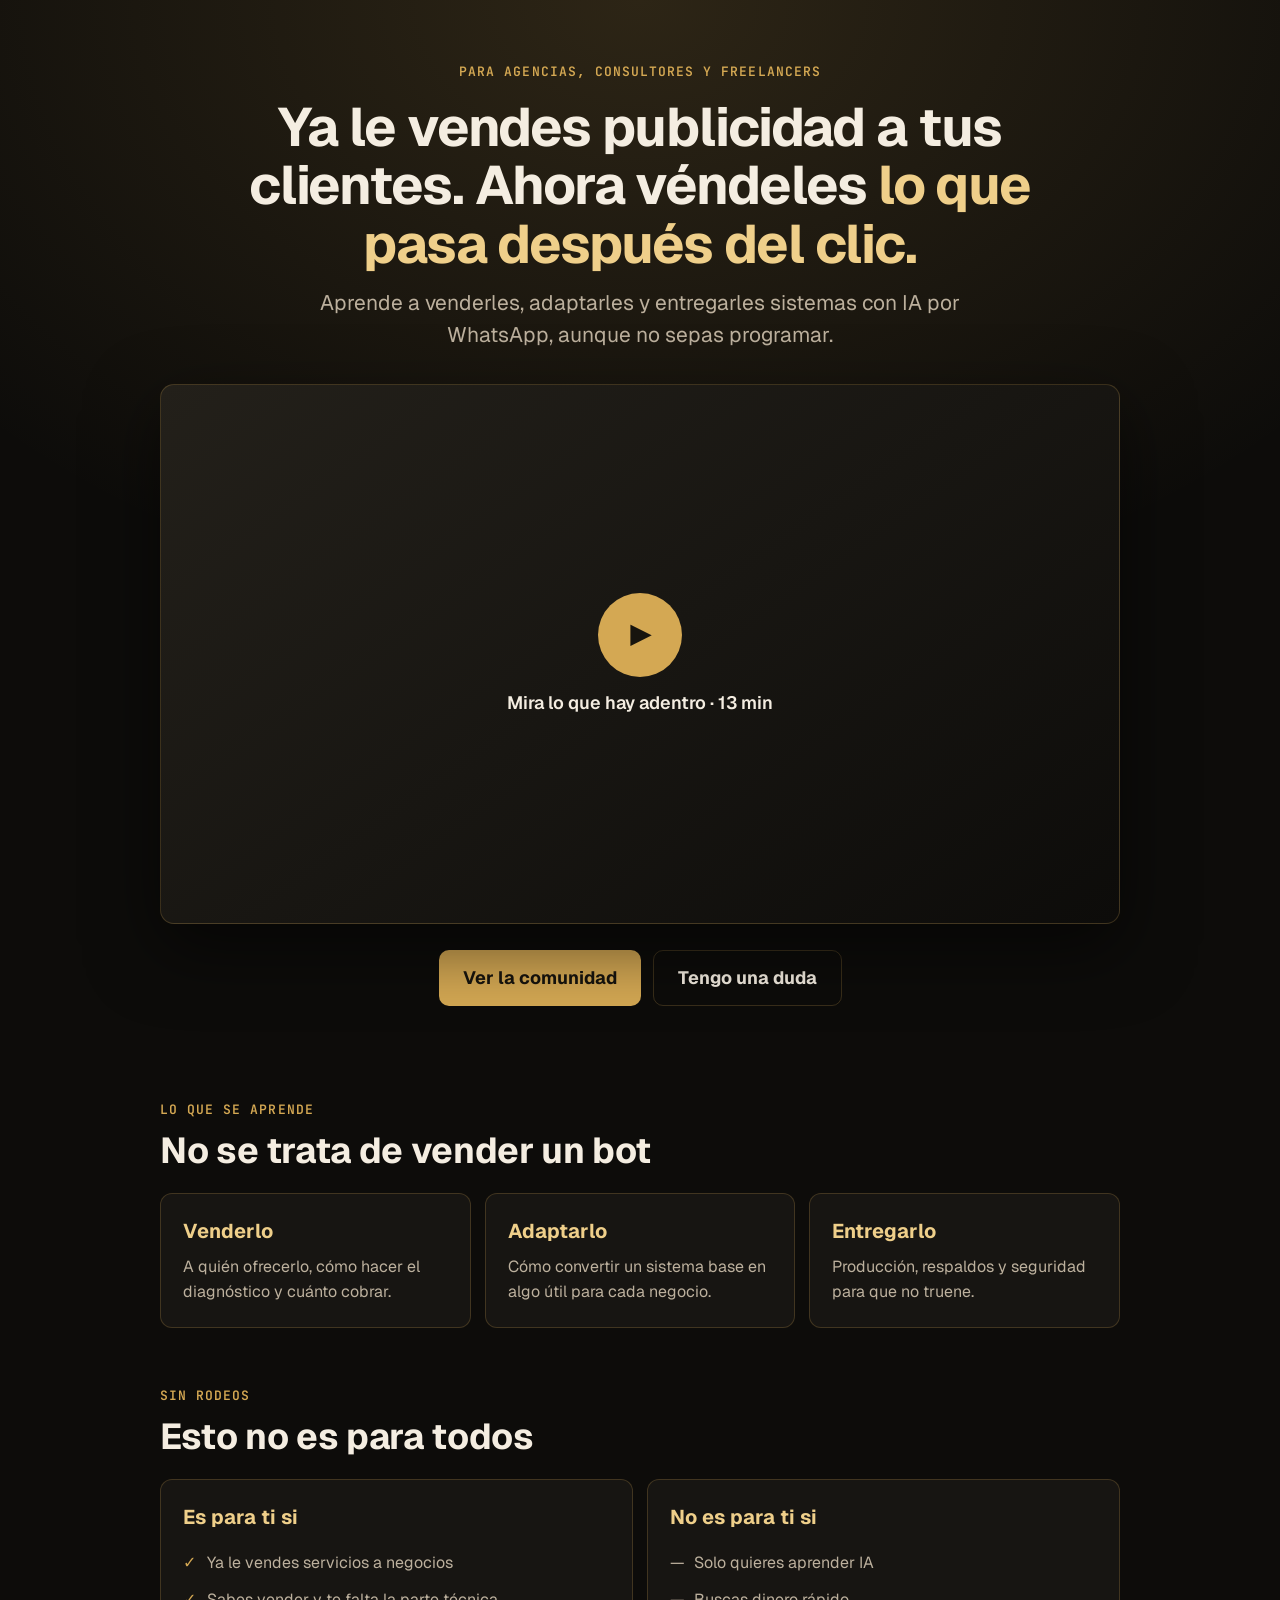
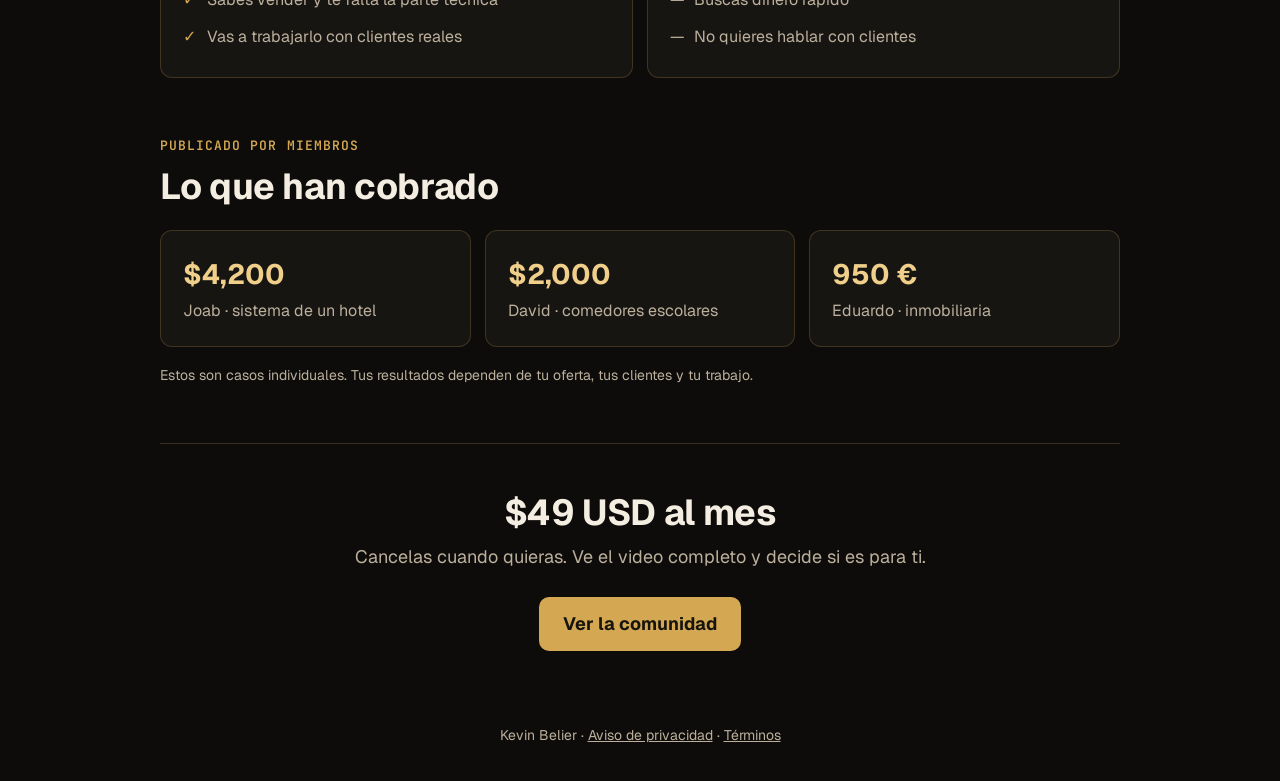
==== agencias/index.html @ 4ae28324 "agrega página VSL para agencias en /agencias Co-Authored-By: Claude Opus 5.5 <noreply@anthropic.com>" ====
<!DOCTYPE html>
<html lang="es">
<head>
  <meta charset="UTF-8" />
  <meta name="viewport" content="width=device-width, initial-scale=1.0" />
  <!-- Meta Pixel Code -->
  <script>
  !function(f,b,e,v,n,t,s)
  {if(f.fbq)return;n=f.fbq=function(){n.callMethod?
  n.callMethod.apply(n,arguments):n.queue.push(arguments)};
  if(!f._fbq)f._fbq=n;n.push=n;n.loaded=!0;n.version='2.0';
  n.queue=[];t=b.createElement(e);t.async=!0;
  t.src=v;s=b.getElementsByTagName(e)[0];
  s.parentNode.insertBefore(t,s)}(window, document,'script',
  'https://connect.facebook.net/en_US/fbevents.js');
  fbq('init', '1043848984720523');
  fbq('track', 'PageView');
  </script>
  <!-- End Meta Pixel Code -->
  <title>Para agencias · Vibe Community VIP</title>
  <meta name="description" content="Si ya le vendes servicios a negocios, aprende a venderles, adaptarles y entregarles sistemas con IA por WhatsApp, aunque no sepas programar." />
  <link rel="canonical" href="https://kevinbelier.cloud/agencias" />
  <meta property="og:title" content="Lo que pasa después del clic" />
  <meta property="og:description" content="Aprende a vender, adaptar y entregar sistemas con IA por WhatsApp, aunque no sepas programar." />
  <meta property="og:url" content="https://kevinbelier.cloud/agencias" />
  <link rel="preconnect" href="https://fonts.googleapis.com" />
  <link rel="preconnect" href="https://fonts.gstatic.com" crossorigin />
  <link href="https://fonts.googleapis.com/css2?family=Geist:wght@400;500;600;700;800&family=JetBrains+Mono:wght@500;600&display=swap" rel="stylesheet" />
  <style>
    :root {
      --bg: #0d0c0a;
      --panel: #171512;
      --line: rgba(212, 168, 83, 0.22);
      --text: #f4ede1;
      --dim: #bcb09d;
      --gold: #d4a853;
      --gold-light: #efcf8a;
    }
    * { box-sizing: border-box; }
    html { scroll-behavior: smooth; }
    body {
      margin: 0; background: var(--bg); color: var(--text);
      font-family: Geist, system-ui, sans-serif; font-size: 18px; line-height: 1.55;
    }
    .shell { width: min(100% - 32px, 960px); margin-inline: auto; }
    .eyebrow { font: 600 13px/1.4 "JetBrains Mono", monospace; letter-spacing: .08em; text-transform: uppercase; color: var(--gold); }
    .gold { color: var(--gold-light); }
    header.hero { padding: 56px 0 28px; text-align: center; background: radial-gradient(70% 60% at 50% 0, rgba(212, 168, 83, .16), transparent); }
    h1 { margin: 14px auto; max-width: 820px; font-size: clamp(32px, 6vw, 54px); line-height: 1.08; letter-spacing: -.02em; }
    .lede { margin: 0 auto; max-width: 660px; color: var(--dim); font-size: clamp(18px, 2.4vw, 21px); }
    .video {
      position: relative; aspect-ratio: 16 / 9; margin: 32px auto 0; border: 1px solid var(--line);
      border-radius: 14px; overflow: hidden; background: linear-gradient(145deg, #23201a, #0d0c0a);
      box-shadow: 0 24px 70px rgba(0, 0, 0, .55);
    }
    .video iframe { position: absolute; inset: 0; width: 100%; height: 100%; border: 0; }
    .play {
      position: absolute; inset: 0; display: flex; flex-direction: column; gap: 14px; align-items: center; justify-content: center;
      width: 100%; border: 0; background: none; color: var(--text); font: 600 18px Geist, sans-serif; cursor: pointer;
    }
    .play i {
      display: grid; place-items: center; width: 84px; height: 84px; border-radius: 50%;
      background: var(--gold); color: #17140e; font-style: normal; font-size: 30px; transition: transform .18s;
    }
    .play:hover i { transform: scale(1.07); }
    .play:focus-visible, .btn:focus-visible { outline: 3px solid var(--gold-light); outline-offset: 3px; }
    .actions { display: flex; flex-wrap: wrap; gap: 12px; justify-content: center; margin: 26px 0 8px; }
    .btn {
      display: inline-flex; align-items: center; justify-content: center; min-height: 54px; padding: 13px 24px;
      border-radius: 10px; font-weight: 700; text-decoration: none; text-align: center;
    }
    .btn.primary { background: var(--gold); color: #17140e; }
    .btn.primary:hover { background: var(--gold-light); }
    .btn.ghost { border: 1px solid var(--line); color: var(--text); }
    .btn.ghost:hover { border-color: var(--gold); }
    .note { margin: 8px 0 0; color: var(--dim); font-size: 15px; text-align: center; }
    section { padding: 52px 0 0; }
    h2 { margin: 8px 0 22px; font-size: clamp(26px, 4vw, 36px); line-height: 1.15; letter-spacing: -.01em; }
    .grid { display: grid; grid-template-columns: repeat(3, 1fr); gap: 14px; }
    .card { padding: 22px; border: 1px solid var(--line); border-radius: 12px; background: var(--panel); }
    .card h3 { margin: 0 0 8px; font-size: 20px; color: var(--gold-light); }
    .card p { margin: 0; color: var(--dim); font-size: 16px; }
    .fit { display: grid; grid-template-columns: 1fr 1fr; gap: 14px; }
    .fit ul { margin: 12px 0 0; padding: 0; list-style: none; color: var(--dim); font-size: 16px; }
    .fit li { padding: 6px 0 6px 24px; position: relative; }
    .fit li::before { position: absolute; left: 0; color: var(--gold); content: "✓"; }
    .fit .no li::before { color: var(--dim); content: "—"; }
    .cases { display: grid; grid-template-columns: repeat(3, 1fr); gap: 14px; }
    .case b { display: block; font-size: 28px; color: var(--gold-light); }
    .case span { color: var(--dim); font-size: 16px; }
    .legal { margin: 18px 0 0; color: var(--dim); font-size: 14px; }
    .closing { margin-top: 56px; padding: 40px 0 44px; text-align: center; border-top: 1px solid var(--line); }
    .closing h2 { margin-bottom: 10px; }
    .closing p { margin: 0 auto; max-width: 620px; color: var(--dim); }
    footer { padding: 22px 0 34px; color: var(--dim); font-size: 14px; text-align: center; }
    footer a { color: var(--dim); }
    @media (max-width: 760px) {
      body { font-size: 17px; }
      header.hero { padding-top: 40px; }
      .grid, .fit, .cases { grid-template-columns: 1fr; }
      .actions .btn { width: 100%; }
    }
    @media (prefers-reduced-motion: reduce) { html { scroll-behavior: auto; } .play i { transition: none; } }
  </style>
</head>
<body>
  <header class="hero">
    <div class="shell">
      <span class="eyebrow">Para agencias, consultores y freelancers</span>
      <h1>Ya le vendes publicidad a tus clientes. Ahora véndeles <span class="gold">lo que pasa después del clic.</span></h1>
      <p class="lede">Aprende a venderles, adaptarles y entregarles sistemas con IA por WhatsApp, aunque no sepas programar.</p>
      <div class="video" id="video">
        <button type="button" class="play" id="play" aria-label="Reproducir el video">
          <i aria-hidden="true">▶</i>
          <span>Mira lo que hay adentro · 13 min</span>
        </button>
      </div>
      <div class="actions">
        <a class="btn primary" data-clic="comunidad" href="/comunidad">Ver la comunidad</a>
        <a class="btn ghost" data-clic="dudas" href="/dudas">Tengo una duda</a>
      </div>
    </div>
  </header>

  <main class="shell">
    <section>
      <span class="eyebrow">Lo que se aprende</span>
      <h2>No se trata de vender un bot</h2>
      <div class="grid">
        <article class="card"><h3>Venderlo</h3><p>A quién ofrecerlo, cómo hacer el diagnóstico y cuánto cobrar.</p></article>
        <article class="card"><h3>Adaptarlo</h3><p>Cómo convertir un sistema base en algo útil para cada negocio.</p></article>
        <article class="card"><h3>Entregarlo</h3><p>Producción, respaldos y seguridad para que no truene.</p></article>
      </div>
    </section>

    <section>
      <span class="eyebrow">Sin rodeos</span>
      <h2>Esto no es para todos</h2>
      <div class="fit">
        <article class="card">
          <h3>Es para ti si</h3>
          <ul>
            <li>Ya le vendes servicios a negocios</li>
            <li>Sabes vender y te falta la parte técnica</li>
            <li>Vas a trabajarlo con clientes reales</li>
          </ul>
        </article>
        <article class="card no">
          <h3>No es para ti si</h3>
          <ul>
            <li>Solo quieres aprender IA</li>
            <li>Buscas dinero rápido</li>
            <li>No quieres hablar con clientes</li>
          </ul>
        </article>
      </div>
    </section>

    <section>
      <span class="eyebrow">Publicado por miembros</span>
      <h2>Lo que han cobrado</h2>
      <div class="cases">
        <article class="card case"><b>$4,200</b><span>Joab · sistema de un hotel</span></article>
        <article class="card case"><b>$2,000</b><span>David · comedores escolares</span></article>
        <article class="card case"><b>950 €</b><span>Eduardo · inmobiliaria</span></article>
      </div>
      <p class="legal">Estos son casos individuales. Tus resultados dependen de tu oferta, tus clientes y tu trabajo.</p>
    </section>

    <section class="closing">
      <h2>$49 USD al mes</h2>
      <p>Cancelas cuando quieras. Ve el video completo y decide si es para ti.</p>
      <div class="actions">
        <a class="btn primary" data-clic="comunidad" href="/comunidad">Ver la comunidad</a>
      </div>
    </section>
  </main>

  <footer>
    <div class="shell">Kevin Belier · <a href="/aviso-de-privacidad">Aviso de privacidad</a> · <a href="/terminos">Términos</a></div>
  </footer>

  <script>
    var VIDEO_ID = 'xCx-9Nztk4Y';
    document.getElementById('play').addEventListener('click', function () {
      var marco = document.createElement('iframe');
      marco.src = 'https://www.youtube-nocookie.com/embed/' + VIDEO_ID + '?autoplay=1&rel=0';
      marco.title = 'Lo que hay dentro de Vibe Community VIP';
      marco.allow = 'autoplay; encrypted-media; picture-in-picture';
      marco.allowFullscreen = true;
      document.getElementById('video').replaceChildren(marco);
      if (window.fbq) fbq('track', 'ViewContent', { content_name: 'vsl-agencias' });
    });
    document.querySelectorAll('[data-clic]').forEach(function (enlace) {
      enlace.addEventListener('click', function () {
        var evento = enlace.dataset.clic === 'comunidad' ? 'ClicComunidad' : 'ClicDudas';
        if (window.fbq) fbq('trackCustom', evento);
      });
    });
  </script>
</body>
</html>
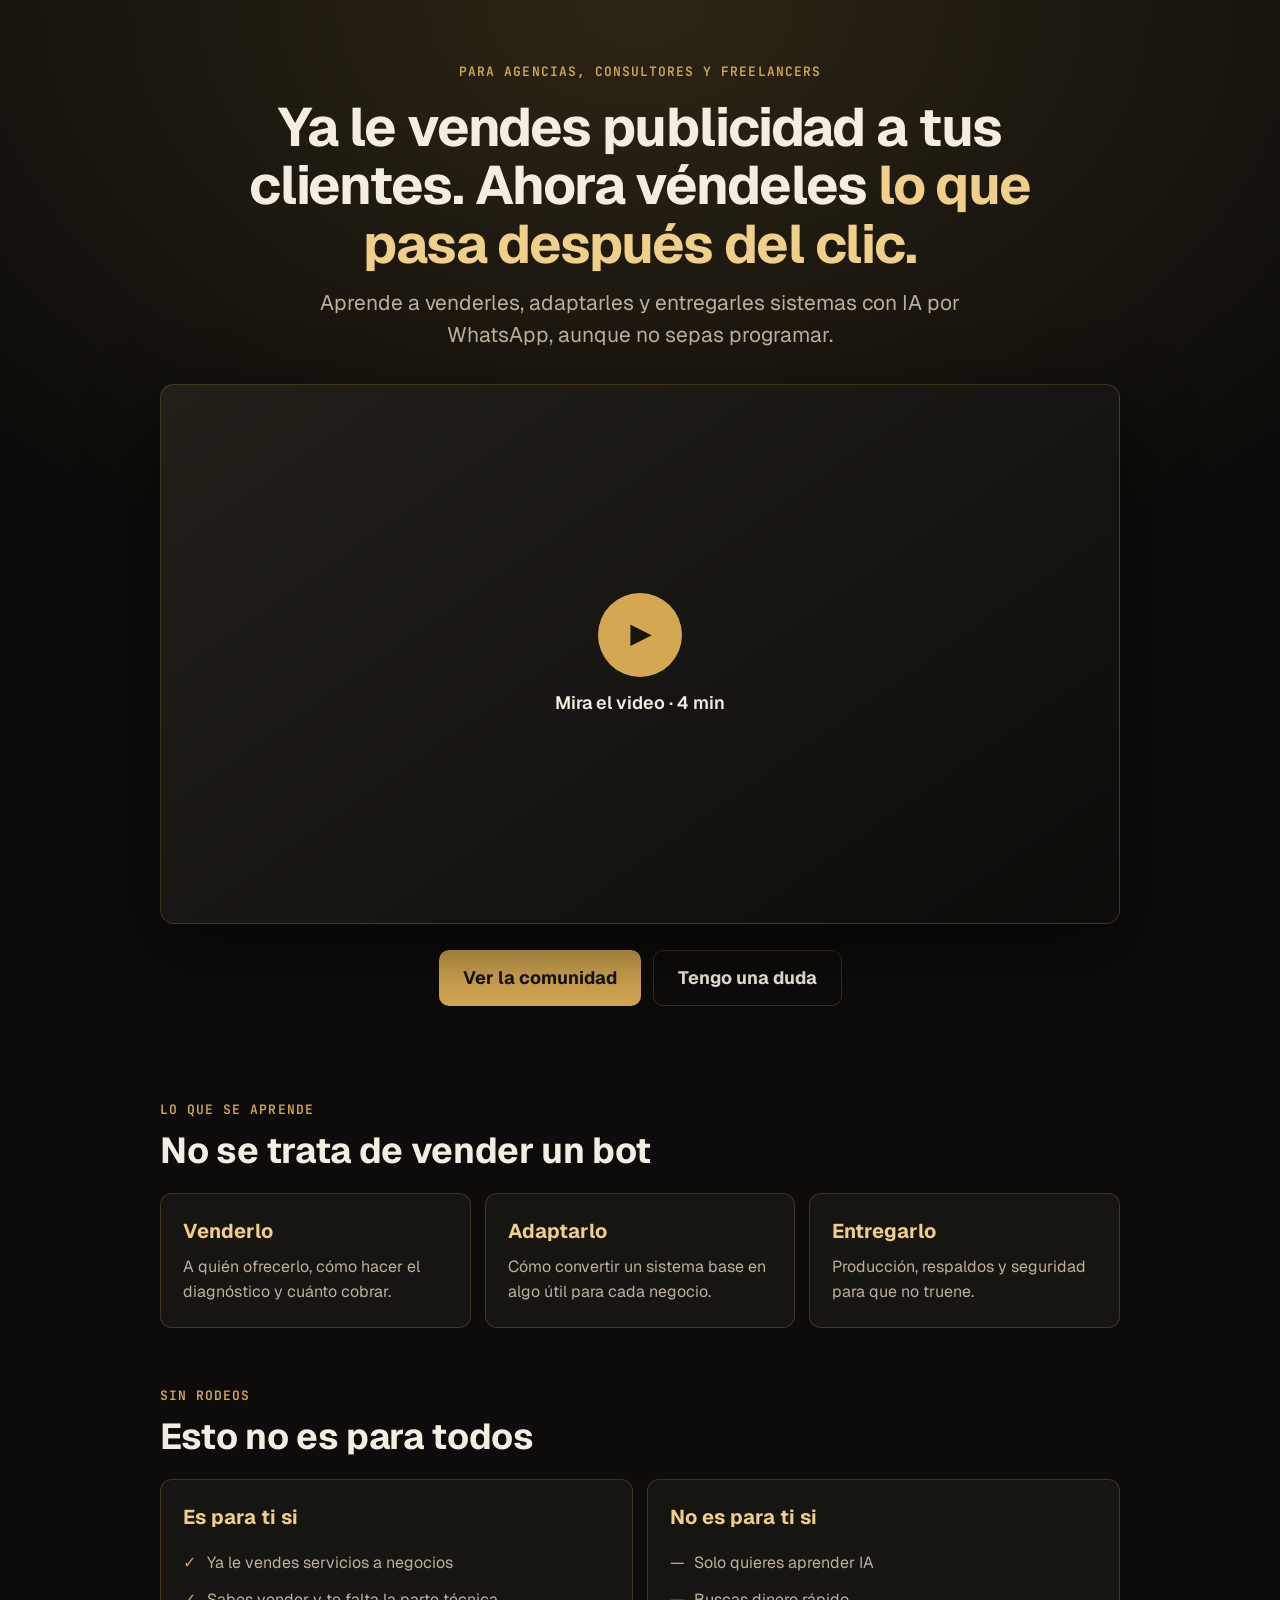
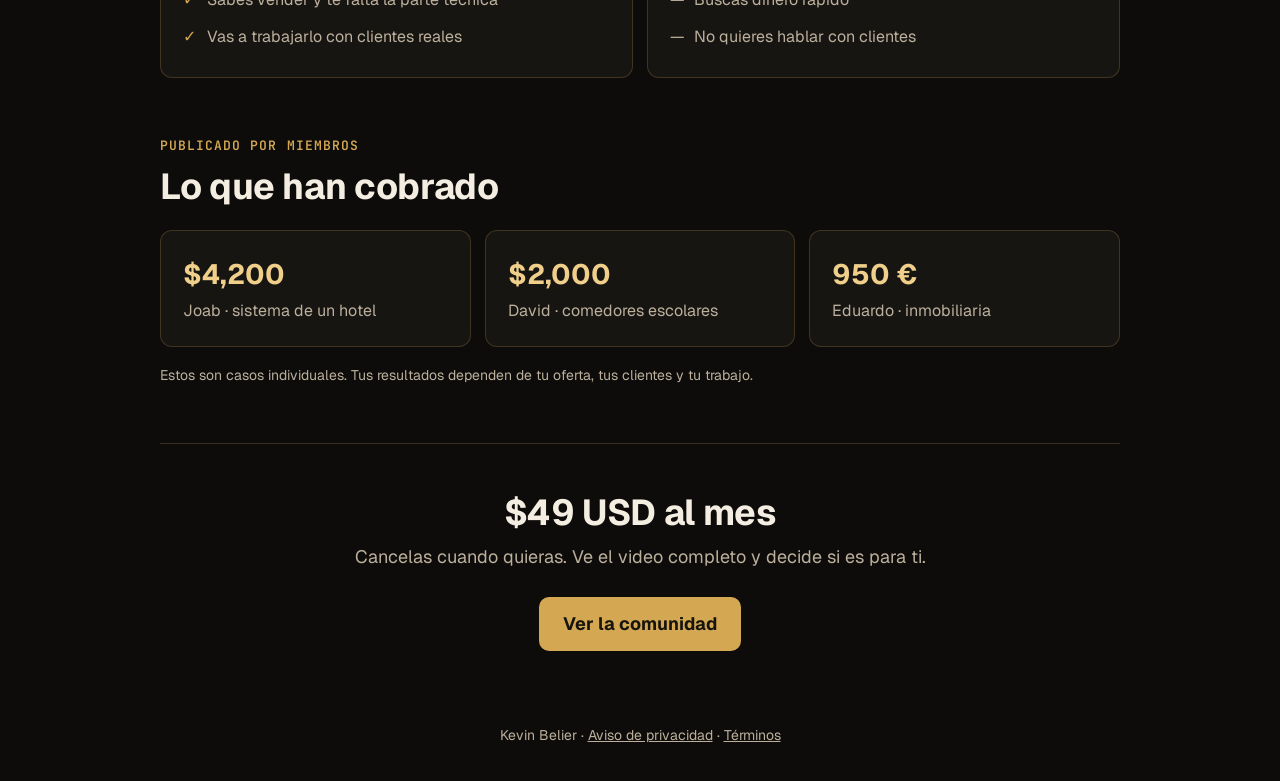
==== commit bddedfcf: "agencias: VSL de 4 min según el gancho del anuncio (?v=a|b|c) Co-Authored-By: Claude Opus 5.5 <norep" ====
--- a/agencias/index.html
+++ b/agencias/index.html
@@ -112,7 +112,7 @@
       <div class="video" id="video">
         <button type="button" class="play" id="play" aria-label="Reproducir el video">
           <i aria-hidden="true">▶</i>
-          <span>Mira lo que hay adentro · 13 min</span>
+          <span>Mira el video · 4 min</span>
         </button>
       </div>
       <div class="actions">
@@ -181,15 +181,20 @@
   </footer>
 
   <script>
-    var VIDEO_ID = 'xCx-9Nztk4Y';
+    // Un VSL por gancho: el anuncio manda ?v=a|b|c (o utm_content=ad-a / vsl-a); sin dato, va el A
+    var VIDEOS = { a: 'NAMa7ePBEBk', b: '5MiDVm4-BDw', c: 'DaT-C9gu1lc' };
+    var q = new URLSearchParams(location.search);
+    var marca = ((q.get('v') || '') + ' ' + (q.get('utm_content') || '')).toLowerCase().match(/(?:^|[\s-])([abc])(?:\s|$)/);
+    var GANCHO = marca ? marca[1] : 'a';
+    var VIDEO_ID = VIDEOS[GANCHO];
     document.getElementById('play').addEventListener('click', function () {
       var marco = document.createElement('iframe');
-      marco.src = 'https://www.youtube-nocookie.com/embed/' + VIDEO_ID + '?autoplay=1&rel=0';
+      marco.src = 'https://www.youtube-nocookie.com/embed/' + VIDEO_ID + '?autoplay=1&rel=0&playsinline=1';
       marco.title = 'Lo que hay dentro de Vibe Community VIP';
       marco.allow = 'autoplay; encrypted-media; picture-in-picture';
       marco.allowFullscreen = true;
       document.getElementById('video').replaceChildren(marco);
-      if (window.fbq) fbq('track', 'ViewContent', { content_name: 'vsl-agencias' });
+      if (window.fbq) fbq('track', 'ViewContent', { content_name: 'vsl-' + GANCHO });
     });
     document.querySelectorAll('[data-clic]').forEach(function (enlace) {
       enlace.addEventListener('click', function () {
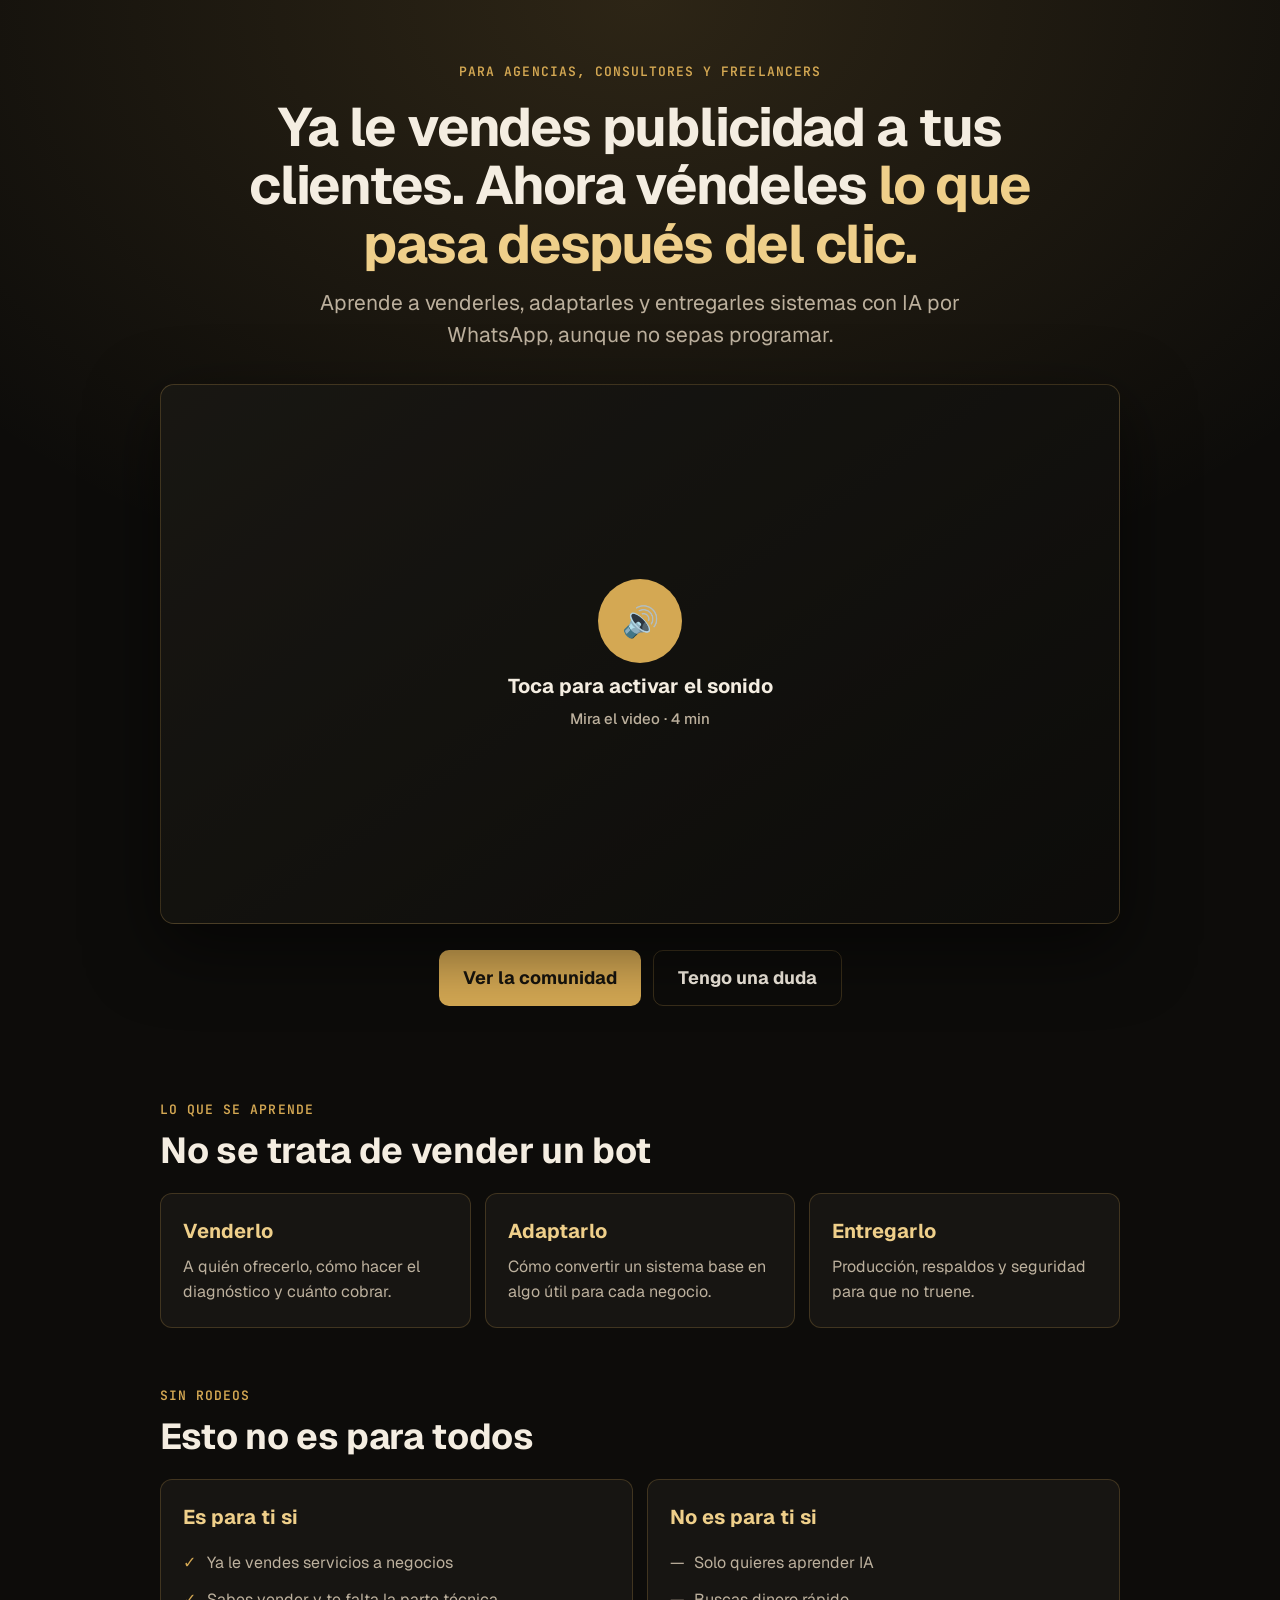
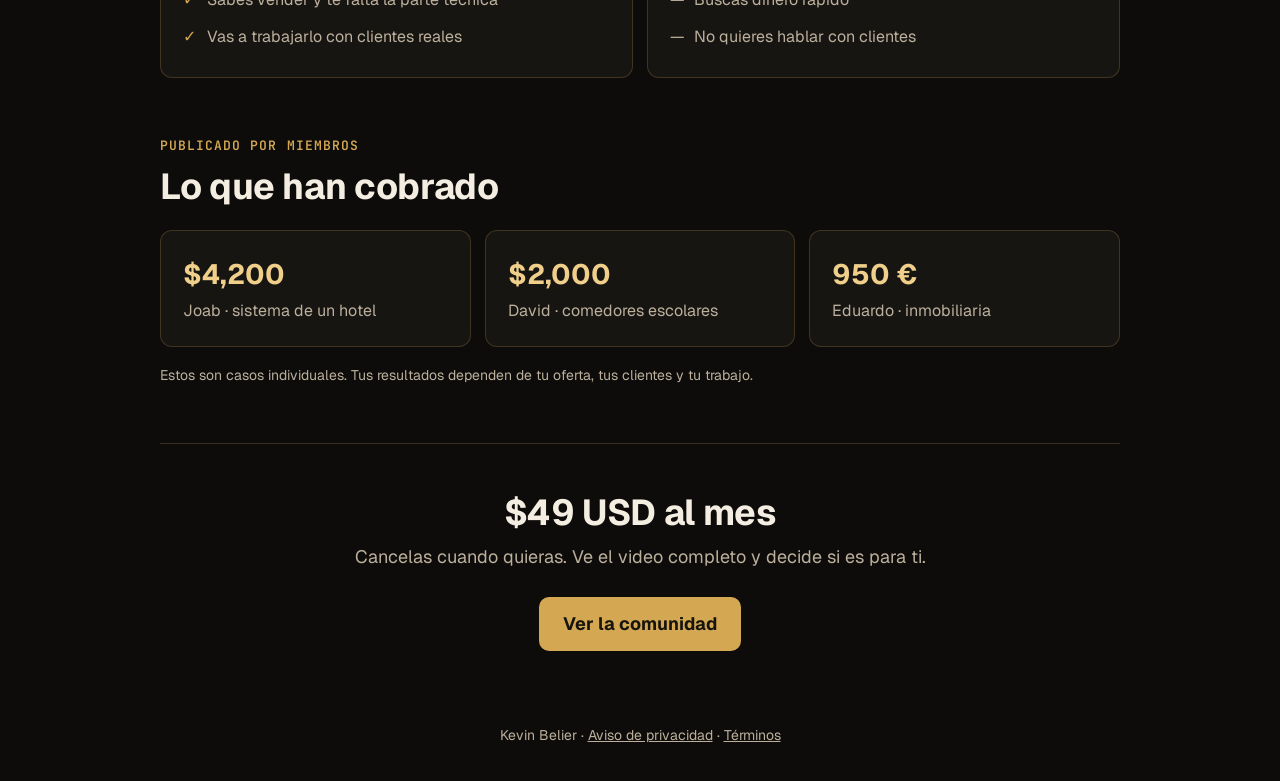
==== commit 0cab747a: "agencias: el VSL arranca solo en silencio y se reinicia con sonido al tocar Co-Authored-By: Claude O" ====
--- a/agencias/index.html
+++ b/agencias/index.html
@@ -53,11 +53,13 @@
       border-radius: 14px; overflow: hidden; background: linear-gradient(145deg, #23201a, #0d0c0a);
       box-shadow: 0 24px 70px rgba(0, 0, 0, .55);
     }
-    .video iframe { position: absolute; inset: 0; width: 100%; height: 100%; border: 0; }
+    .video iframe, #player { position: absolute; inset: 0; width: 100%; height: 100%; border: 0; }
     .play {
-      position: absolute; inset: 0; display: flex; flex-direction: column; gap: 14px; align-items: center; justify-content: center;
-      width: 100%; border: 0; background: none; color: var(--text); font: 600 18px Geist, sans-serif; cursor: pointer;
-    }
+      position: absolute; inset: 0; z-index: 2; display: flex; flex-direction: column; gap: 10px; align-items: center; justify-content: center;
+      width: 100%; border: 0; background: rgba(13, 12, 10, .45); color: var(--text); font: 700 20px Geist, sans-serif; cursor: pointer;
+    }
+    .play small { color: var(--dim); font-size: 15px; font-weight: 500; }
+    .play[hidden] { display: none; }
     .play i {
       display: grid; place-items: center; width: 84px; height: 84px; border-radius: 50%;
       background: var(--gold); color: #17140e; font-style: normal; font-size: 30px; transition: transform .18s;
@@ -110,9 +112,11 @@
       <h1>Ya le vendes publicidad a tus clientes. Ahora véndeles <span class="gold">lo que pasa después del clic.</span></h1>
       <p class="lede">Aprende a venderles, adaptarles y entregarles sistemas con IA por WhatsApp, aunque no sepas programar.</p>
       <div class="video" id="video">
-        <button type="button" class="play" id="play" aria-label="Reproducir el video">
-          <i aria-hidden="true">▶</i>
-          <span>Mira el video · 4 min</span>
+        <div id="player"></div>
+        <button type="button" class="play" id="play" aria-label="Activar el sonido del video">
+          <i aria-hidden="true">🔊</i>
+          <span>Toca para activar el sonido</span>
+          <small>Mira el video · 4 min</small>
         </button>
       </div>
       <div class="actions">
@@ -187,15 +191,35 @@
     var marca = ((q.get('v') || '') + ' ' + (q.get('utm_content') || '')).toLowerCase().match(/(?:^|[\s-])([abc])(?:\s|$)/);
     var GANCHO = marca ? marca[1] : 'a';
     var VIDEO_ID = VIDEOS[GANCHO];
-    document.getElementById('play').addEventListener('click', function () {
-      var marco = document.createElement('iframe');
-      marco.src = 'https://www.youtube-nocookie.com/embed/' + VIDEO_ID + '?autoplay=1&rel=0&playsinline=1';
-      marco.title = 'Lo que hay dentro de Vibe Community VIP';
-      marco.allow = 'autoplay; encrypted-media; picture-in-picture';
-      marco.allowFullscreen = true;
-      document.getElementById('video').replaceChildren(marco);
+    // El navegador no deja arrancar con sonido: arranca en silencio y, al tocar, reinicia desde 0 con audio
+    var boton = document.getElementById('play');
+    var player = null, listo = false, pidio = false;
+    function conSonido() {
+      boton.hidden = true;
+      player.unMute(); player.setVolume(100); player.seekTo(0, true); player.playVideo();
       if (window.fbq) fbq('track', 'ViewContent', { content_name: 'vsl-' + GANCHO });
+    }
+    boton.addEventListener('click', function () {
+      if (listo) conSonido(); else pidio = true;
     });
+    window.onYouTubeIframeAPIReady = function () {
+      player = new YT.Player('player', {
+        host: 'https://www.youtube-nocookie.com',
+        videoId: VIDEO_ID,
+        playerVars: { autoplay: 1, mute: 1, playsinline: 1, rel: 0, modestbranding: 1, cc_load_policy: 0 },
+        events: {
+          onReady: function (e) {
+            e.target.mute(); e.target.playVideo();
+            listo = true; if (pidio) conSonido();
+          }
+        }
+      });
+      var f = document.querySelector('#video iframe');
+      if (f) f.title = 'Lo que hay dentro de Vibe Community VIP';
+    };
+    var api = document.createElement('script');
+    api.src = 'https://www.youtube.com/iframe_api';
+    document.head.appendChild(api);
     document.querySelectorAll('[data-clic]').forEach(function (enlace) {
       enlace.addEventListener('click', function () {
         var evento = enlace.dataset.clic === 'comunidad' ? 'ClicComunidad' : 'ClicDudas';
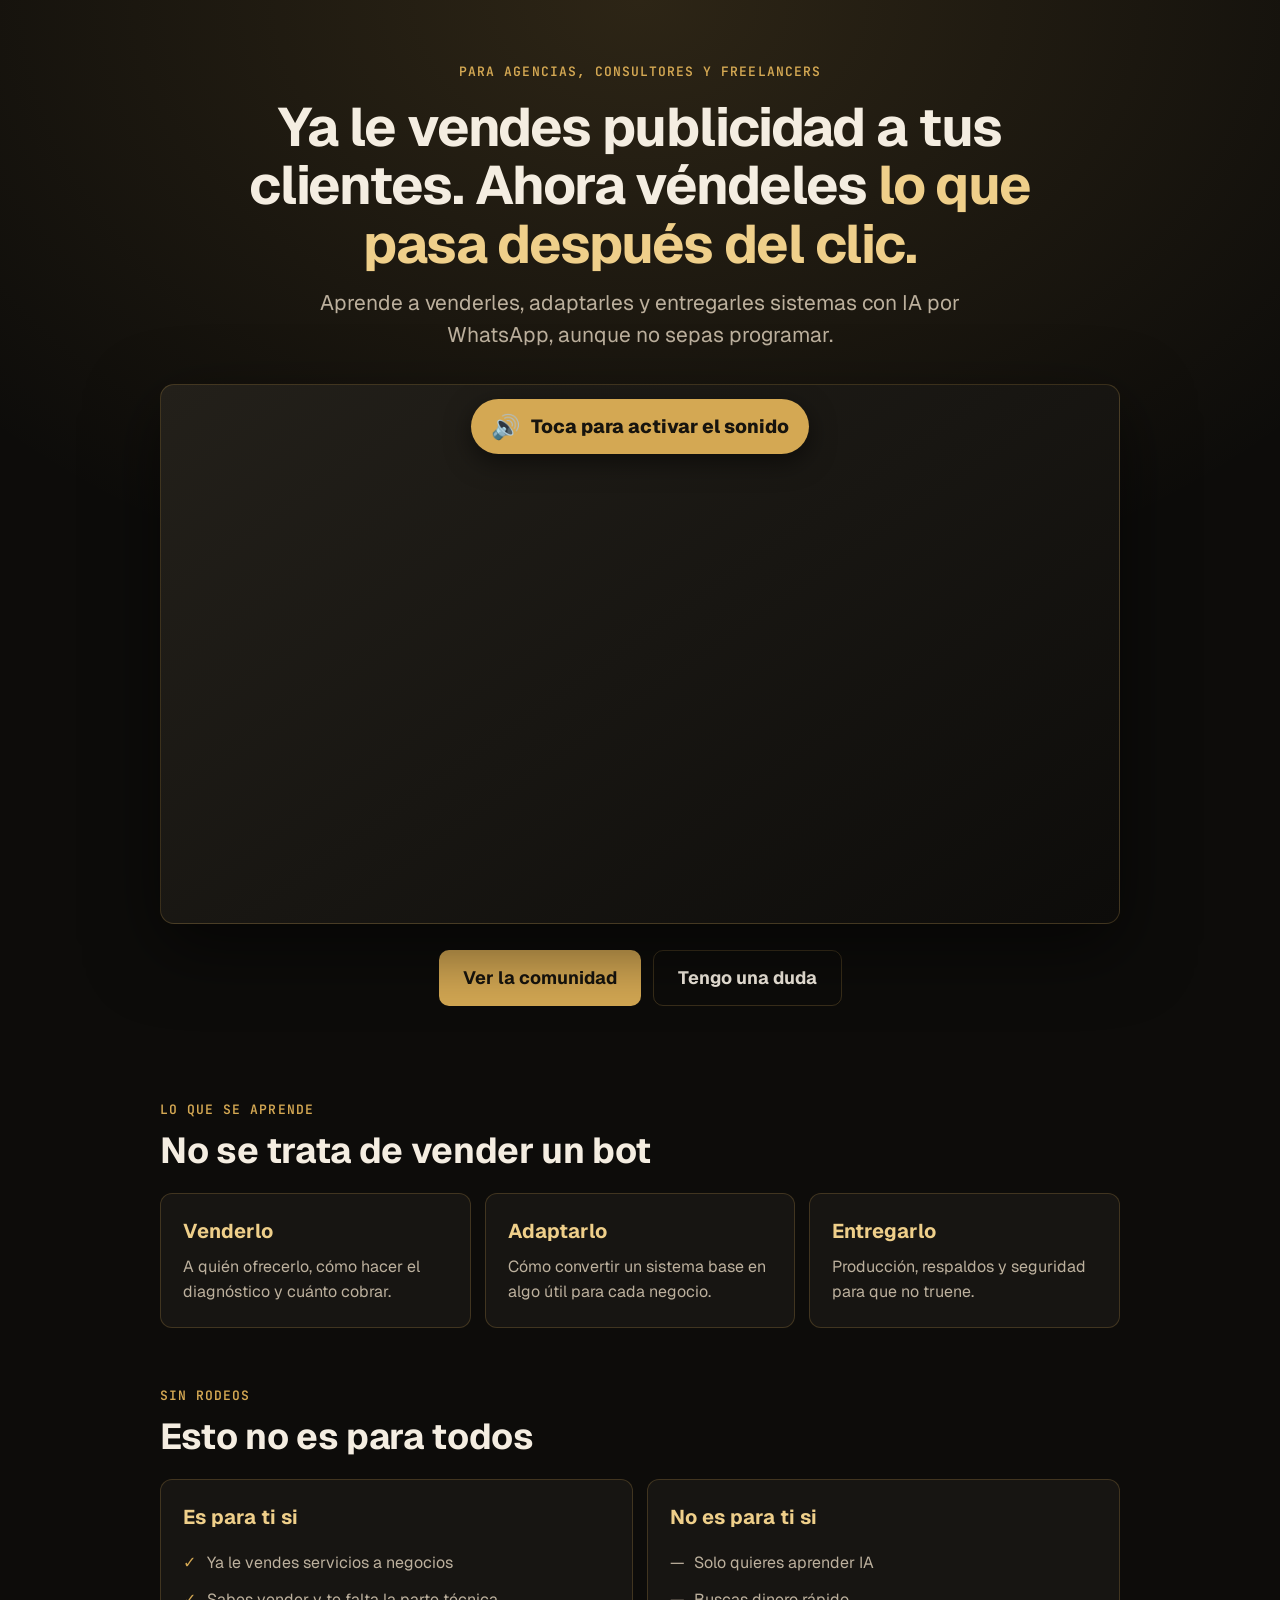
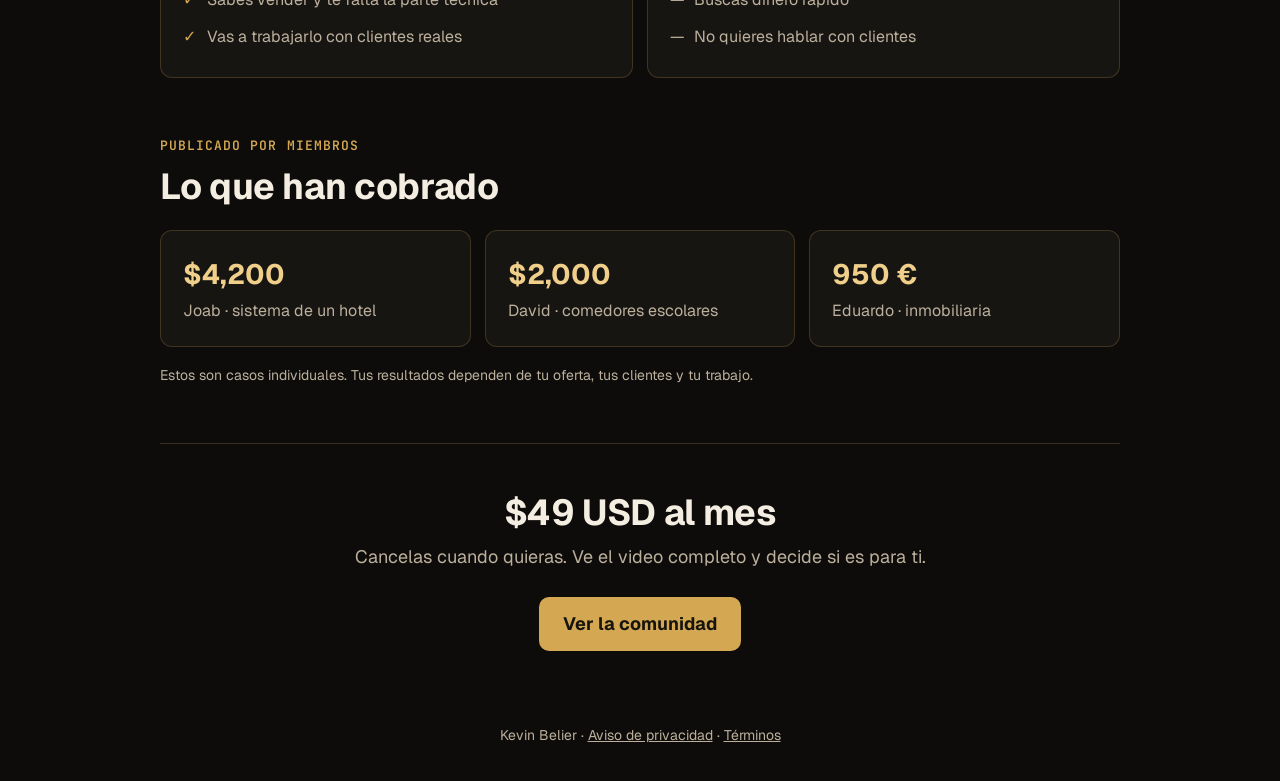
==== commit b64e06b5: "agencias: aviso de sonido sin tapar el video y eventos Video30s / VideoMitad Co-Authored-By: Claude " ====
--- a/agencias/index.html
+++ b/agencias/index.html
@@ -54,17 +54,20 @@
       box-shadow: 0 24px 70px rgba(0, 0, 0, .55);
     }
     .video iframe, #player { position: absolute; inset: 0; width: 100%; height: 100%; border: 0; }
+    /* Toda el área del video activa el sonido; el aviso va arriba para no tapar los subtítulos */
     .play {
-      position: absolute; inset: 0; z-index: 2; display: flex; flex-direction: column; gap: 10px; align-items: center; justify-content: center;
-      width: 100%; border: 0; background: rgba(13, 12, 10, .45); color: var(--text); font: 700 20px Geist, sans-serif; cursor: pointer;
-    }
-    .play small { color: var(--dim); font-size: 15px; font-weight: 500; }
+      position: absolute; inset: 0; z-index: 2; display: flex; align-items: flex-start; justify-content: center;
+      width: 100%; padding: 14px 12px 0; border: 0; background: transparent; cursor: pointer;
+    }
     .play[hidden] { display: none; }
-    .play i {
-      display: grid; place-items: center; width: 84px; height: 84px; border-radius: 50%;
-      background: var(--gold); color: #17140e; font-style: normal; font-size: 30px; transition: transform .18s;
-    }
-    .play:hover i { transform: scale(1.07); }
+    .play span {
+      display: inline-flex; align-items: center; gap: 10px; padding: 12px 20px; border-radius: 999px;
+      background: var(--gold); color: #17140e; font: 800 clamp(15px, 2.6vw, 19px) Geist, sans-serif;
+      box-shadow: 0 8px 26px rgba(0, 0, 0, .5); animation: pulso 1.6s ease-in-out infinite;
+    }
+    .play span i { font-style: normal; font-size: 1.25em; }
+    .play:hover span { background: var(--gold-light); }
+    @keyframes pulso { 0%, 100% { transform: scale(1); } 50% { transform: scale(1.06); } }
     .play:focus-visible, .btn:focus-visible { outline: 3px solid var(--gold-light); outline-offset: 3px; }
     .actions { display: flex; flex-wrap: wrap; gap: 12px; justify-content: center; margin: 26px 0 8px; }
     .btn {
@@ -102,7 +105,7 @@
       .grid, .fit, .cases { grid-template-columns: 1fr; }
       .actions .btn { width: 100%; }
     }
-    @media (prefers-reduced-motion: reduce) { html { scroll-behavior: auto; } .play i { transition: none; } }
+    @media (prefers-reduced-motion: reduce) { html { scroll-behavior: auto; } .play span { animation: none; } }
   </style>
 </head>
 <body>
@@ -114,9 +117,7 @@
       <div class="video" id="video">
         <div id="player"></div>
         <button type="button" class="play" id="play" aria-label="Activar el sonido del video">
-          <i aria-hidden="true">🔊</i>
-          <span>Toca para activar el sonido</span>
-          <small>Mira el video · 4 min</small>
+          <span><i aria-hidden="true">🔊</i> Toca para activar el sonido</span>
         </button>
       </div>
       <div class="actions">
@@ -217,6 +218,16 @@
       var f = document.querySelector('#video iframe');
       if (f) f.title = 'Lo que hay dentro de Vibe Community VIP';
     };
+    // Cuánto ven de verdad, con o sin sonido: segundos de reproducción acumulados (no la posición, que se reinicia al activar el sonido)
+    var visto = 0, marcas = { s30: false, mitad: false };
+    setInterval(function () {
+      if (!player || !player.getPlayerState || player.getPlayerState() !== 1) return;
+      visto += 1;
+      var datos = { content_name: 'vsl-' + GANCHO, sonido: player.isMuted() ? 'no' : 'si' };
+      if (!marcas.s30 && visto >= 30) { marcas.s30 = true; if (window.fbq) fbq('trackCustom', 'Video30s', datos); }
+      var dur = player.getDuration ? player.getDuration() : 0;
+      if (!marcas.mitad && dur > 0 && visto >= dur / 2) { marcas.mitad = true; if (window.fbq) fbq('trackCustom', 'VideoMitad', datos); }
+    }, 1000);
     var api = document.createElement('script');
     api.src = 'https://www.youtube.com/iframe_api';
     document.head.appendChild(api);
